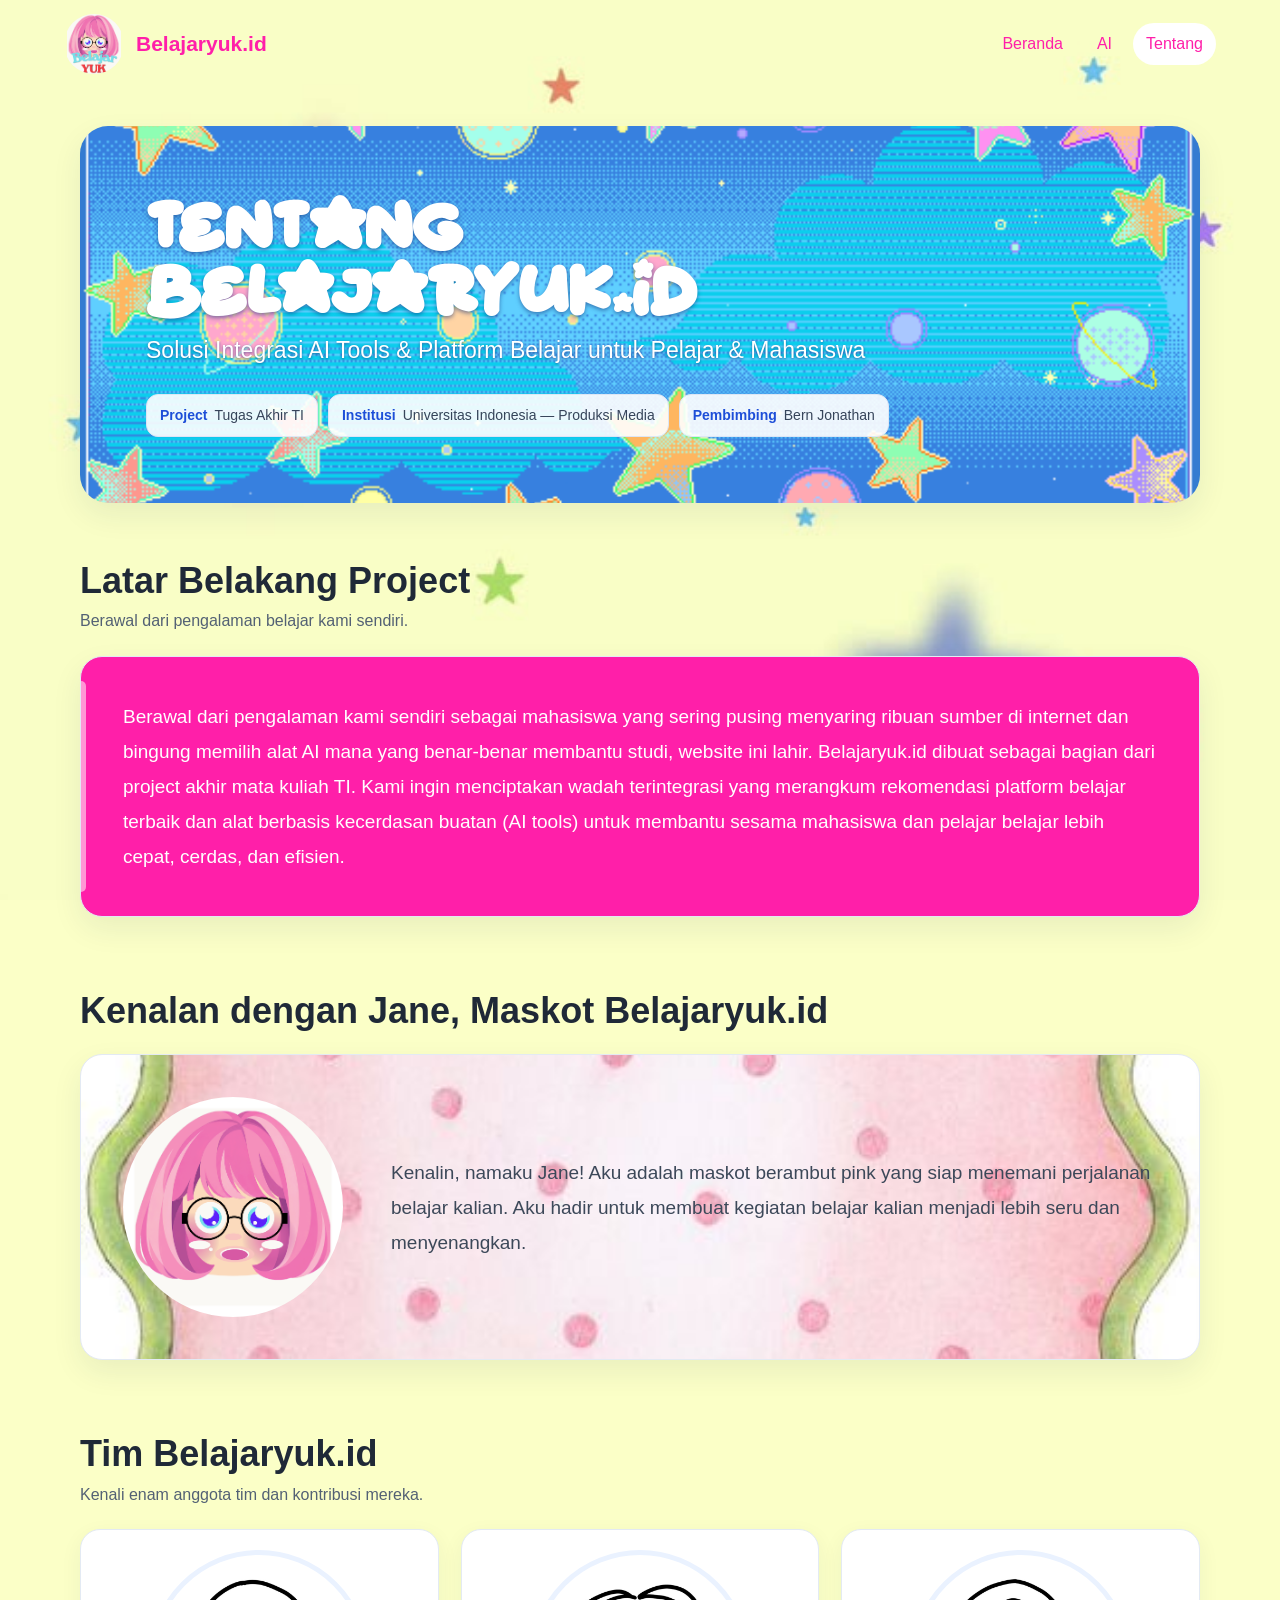
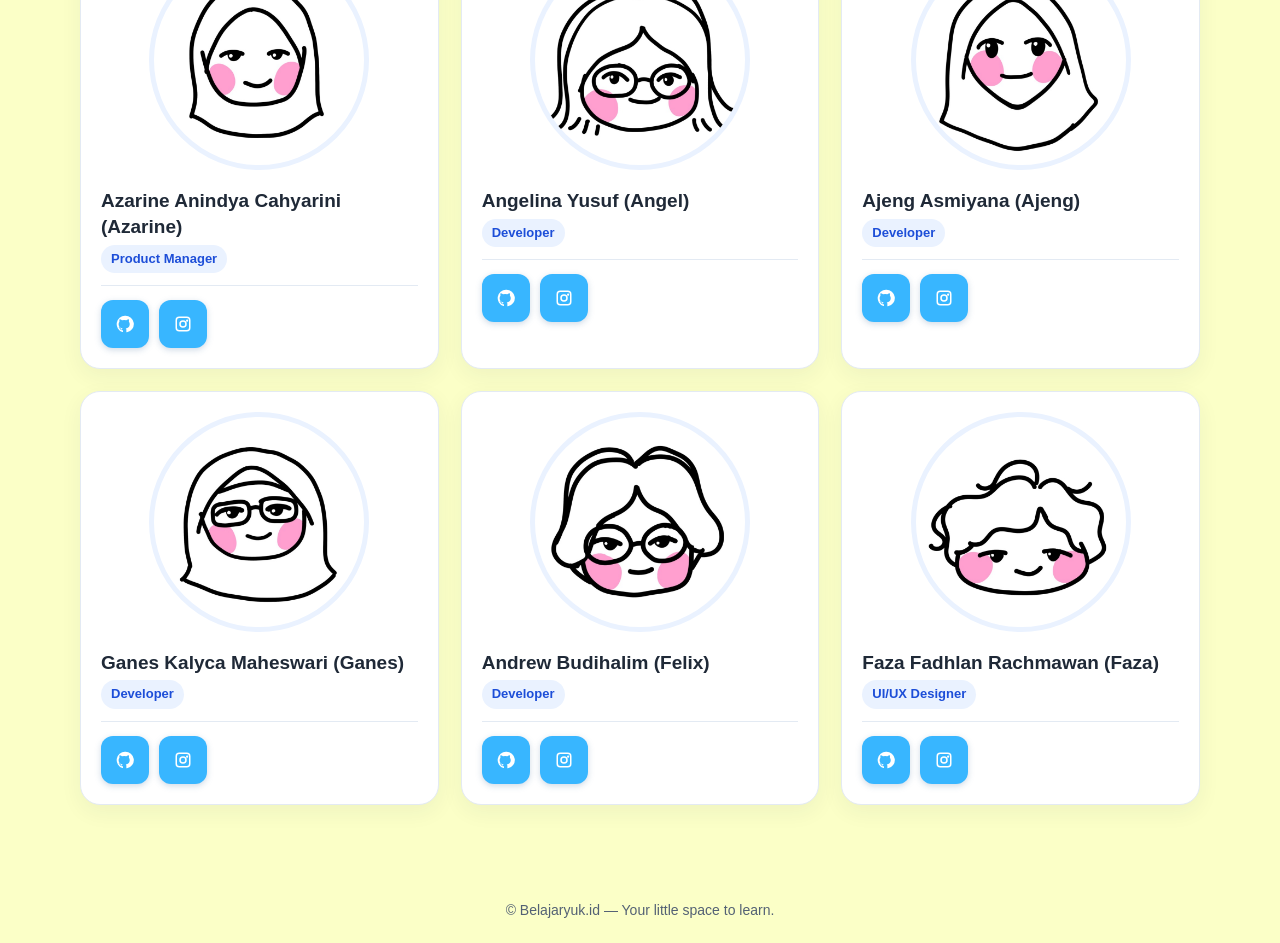
==== about.html @ 0f00937e "finishing" ====
<!DOCTYPE html>
<html lang="id">
<head>
    <meta charset="UTF-8">
    <meta name="viewport" content="width=device-width, initial-scale=1">
    <meta name="description" content="Kenali latar belakang dan tim di balik Belajaryuk.id.">
    <title>Tentang Kami - Belajaryuk.id</title>
    <meta property="og:type" content="website">
    <meta property="og:site_name" content="Belajaryuk.id">
    <meta property="og:title" content="Tentang Kami - Belajaryuk.id">
    <meta property="og:description" content="Kenali latar belakang, Jane sang maskot, dan tim di balik Belajaryuk.id.">
    <meta property="og:url" content="https://belajaryuk.id/about.html">
    <meta property="og:image" content="https://belajaryuk.id/assets/images/belajaryuk-logo.png">
    <meta property="og:image:alt" content="Logo Belajaryuk menampilkan Jane dan tulisan Belajar YUK">
    <meta name="twitter:card" content="summary_large_image">
    <meta name="twitter:image" content="https://belajaryuk.id/assets/images/belajaryuk-logo.png">
    <link rel="stylesheet" href="assets/css/site-font.css">
    <style>
        @view-transition {
            navigation: auto;
        }

        :root {
            color-scheme: light;
            --ink: #1f2937;
            --muted: #536174;
            --blue: #2563eb;
            --blue-dark: #1d4ed8;
            --blue-pale: #eaf2ff;
            --pink: #f071b5;
            --yellow: #ffdf57;
            --paper: #f8fbff;
            --white: #fff;
            --line: #e3eaf3;
            --shadow: 0 12px 30px rgba(31, 57, 91, .08);
        }

        * {
            box-sizing: border-box;
        }

        ::view-transition-old(root),
        ::view-transition-new(root) {
            animation-duration: 220ms;
        }

        ::view-transition-old(root) {
            animation-name: page-fade-out;
        }

        ::view-transition-new(root) {
            animation-name: page-fade-in;
        }

        @keyframes page-fade-out {
            to {
                opacity: 0;
                transform: translateY(-6px);
            }
        }

        @keyframes page-fade-in {
            from {
                opacity: 0;
                transform: translateY(6px);
            }
        }

        html {
            scroll-behavior: smooth;
        }

        body {
            margin: 0;
            background-color: #fbffc7;
            background-image: url("./assets/images/background-reference.jpg");
            background-position: center top;
            background-repeat: no-repeat;
            background-size: cover;
            background-attachment: fixed;
            color: var(--ink);
            font-family: Arial, sans-serif;
            line-height: 1.6;
        }

        header {
            padding: 14px clamp(18px, 5vw, 72px);
            display: flex;
            align-items: center;
            justify-content: space-between;
            gap: 20px;
            background: transparent;
        }

        .brand {
            display: inline-flex;
            align-items: center;
            gap: 12px;
            color: #ff1fa9;
            text-decoration: none;
            cursor: pointer;
        }

        .brand:hover {
            color: #ff1fa9;
        }

        .brand:focus-visible {
            outline: 3px solid var(--blue);
            outline-offset: 4px;
            border-radius: 6px;
        }

        .logo {
            width: 60px;
            height: 60px;
            display: block;
            border-radius: 50%;
            object-fit: contain;
        }

        .brand-name {
            font-size: 21px;
            font-weight: 700;
        }

        nav {
            display: flex;
            flex-wrap: wrap;
            gap: 8px;
        }

        nav a {
            padding: 8px 13px;
            border-radius: 999px;
            color: #ff1fa9;
            text-decoration: none;
            transition: color 180ms ease, background-color 180ms ease;
        }

        nav a:hover,
        nav a[aria-current="page"] {
            background: var(--white);
            color: #ff1fa9;
        }

        a:focus-visible {
            outline: 3px solid var(--blue);
            outline-offset: 3px;
        }

        .page-content {
            width: min(1120px, calc(100% - 40px));
            margin: 0 auto;
        }

        .hero {
            position: relative;
            overflow: hidden;
            margin: 38px 0 56px;
            padding: clamp(32px, 6vw, 64px);
            border: 2px solid transparent;
            border-radius: 28px;
            background: #347bd1 url("./assets/images/title-header.gif") center / cover no-repeat;
            color: #fff;
            box-shadow: var(--shadow);
        }

        .hero::after {
            display: none;
        }

        .eyebrow {
            display: inline-flex;
            margin: 0 0 12px;
            padding: 5px 12px;
            border-radius: 999px;
            background: #fff1f8;
            color: #b8327e;
            font-size: 14px;
            font-weight: 700;
            letter-spacing: .04em;
        }

        h1,
        h2,
        h3,
        p {
            margin-top: 0;
        }

        .hero h1 {
            max-width: 760px;
            margin-bottom: 12px;
            color: #fff;
            font-size: clamp(34px, 6vw, 58px);
            line-height: 1.1;
            text-shadow: 0 2px 4px rgba(20, 52, 126, .55);
        }

        .hero-subtitle {
            max-width: 720px;
            margin-bottom: 26px;
            color: #fff;
            font-size: clamp(18px, 2.4vw, 23px);
            text-shadow: 0 1px 3px rgba(20, 52, 126, .7);
        }

        .academic-details {
            display: flex;
            flex-wrap: wrap;
            gap: 10px;
        }

        .academic-badge {
            display: inline-flex;
            align-items: center;
            gap: 7px;
            padding: 9px 13px;
            border: 1px solid #dce6f5;
            border-radius: 12px;
            background: rgba(255, 255, 255, .9);
            color: #36445a;
            font-size: 14px;
        }

        .academic-badge strong {
            color: var(--blue-dark);
        }

        .section {
            margin-bottom: 72px;
        }

        .section-heading {
            margin-bottom: 22px;
        }

        .section-heading h2 {
            margin-bottom: 6px;
            font-size: clamp(26px, 4vw, 36px);
            line-height: 1.2;
        }

        .section-heading p {
            margin-bottom: 0;
            color: var(--muted);
        }

        .story-card {
            position: relative;
            padding: clamp(24px, 4vw, 42px);
            border: 1px solid var(--line);
            border-radius: 22px;
            background: #ff1fa9;
            box-shadow: var(--shadow);
        }

        .story-card::before {
            position: absolute;
            top: 24px;
            bottom: 24px;
            left: 0;
            width: 5px;
            border-radius: 0 5px 5px 0;
            background: #ff97d5;
            content: "";
        }

        .story-card p {
            margin-bottom: 0;
            color: #fff;
            font-size: clamp(17px, 2vw, 19px);
            line-height: 1.85;
        }

        .mascot-card {
            display: flex;
            align-items: center;
            gap: clamp(20px, 5vw, 48px);
            padding: clamp(24px, 4vw, 42px);
            border: 1px solid var(--line);
            border-radius: 22px;
            background-color: #f9dce6;
            background-image: url("./assets/images/jane-card-background.jpg");
            background-position: center;
            background-repeat: no-repeat;
            background-size: cover;
            box-shadow: var(--shadow);
        }

        .mascot-image {
            width: min(32%, 220px);
            aspect-ratio: 1;
            flex: 0 0 auto;
            border-radius: 50%;
            background: var(--white);
            object-fit: cover;
        }

        .mascot-card p {
            margin-bottom: 0;
            color: #3c4859;
            font-size: clamp(17px, 2vw, 19px);
            line-height: 1.85;
        }

        .team-grid {
            display: grid;
            grid-template-columns: repeat(3, minmax(0, 1fr));
            gap: 22px;
        }

        .team-card {
            min-width: 0;
            padding: 20px;
            border: 1px solid var(--line);
            border-radius: 20px;
            background: #fff;
            box-shadow: 0 7px 22px rgba(31, 57, 91, .06);
            transition: transform 180ms ease, box-shadow 180ms ease;
        }

        .team-card:hover {
            transform: translateY(-4px);
            box-shadow: var(--shadow);
        }

        .team-photo {
            width: min(100%, 220px);
            aspect-ratio: 1 / 1;
            display: block;
            margin: 0 auto 18px;
            border: 5px solid var(--blue-pale);
            border-radius: 50%;
            background: #fff;
            object-fit: cover;
        }

        .team-name {
            margin-bottom: 5px;
            font-size: 19px;
            line-height: 1.35;
            overflow-wrap: anywhere;
        }

        .team-role {
            display: inline-flex;
            margin-bottom: 12px;
            padding: 5px 10px;
            border-radius: 999px;
            background: var(--blue-pale);
            color: var(--blue-dark);
            font-size: 13px;
            font-weight: 700;
            line-height: 1.4;
        }

        .social-links {
            display: flex;
            align-items: center;
            gap: 10px;
            padding-top: 14px;
            border-top: 1px solid var(--line);
        }

        .social-icon {
            width: 48px;
            height: 48px;
            display: inline-grid;
            place-items: center;
            box-sizing: border-box;
            border: 0;
            padding: 0;
            background-color: #38b6ff;
            border-radius: 12px;
            color: #fff;
            text-decoration: none;
            filter: drop-shadow(0 2px 3px rgba(15, 70, 130, .2));
            transition: transform 160ms ease, filter 160ms ease;
        }

        .social-icon:hover {
            transform: translateY(-2px);
            filter: brightness(1.08) drop-shadow(0 3px 4px rgba(15, 70, 130, .24));
        }

        .social-icon:focus-visible {
            outline: 3px solid var(--blue);
            outline-offset: 4px;
        }

        .social-icon svg {
            width: 18px;
            height: 18px;
            fill: currentColor;
        }

        .sr-only {
            position: absolute;
            width: 1px;
            height: 1px;
            overflow: hidden;
            clip: rect(0, 0, 0, 0);
            white-space: nowrap;
            clip-path: inset(50%);
        }

        footer {
            padding: 22px 20px;
            background: transparent;
            color: var(--muted);
            text-align: center;
            font-size: 14px;
        }

        footer p {
            margin: 0;
        }

        @media (max-width: 820px) {
            .team-grid {
                grid-template-columns: repeat(2, minmax(0, 1fr));
            }

        }

        @media (max-width: 560px) {
            header {
                align-items: flex-start;
                flex-direction: column;
                gap: 8px;
            }

            .page-content {
                width: min(100% - 28px, 440px);
            }

            .hero {
                margin: 22px 0 42px;
                padding: 28px 20px;
                border-radius: 22px;
            }

            .academic-details {
                align-items: stretch;
                flex-direction: column;
            }

            .mascot-card {
                align-items: center;
                flex-direction: column;
                text-align: center;
            }

            .mascot-image {
                width: min(100%, 220px);
            }

            .academic-badge {
                align-items: flex-start;
                flex-direction: column;
                gap: 2px;
            }

            .section {
                margin-bottom: 52px;
            }

            .team-grid {
                grid-template-columns: 1fr;
                gap: 16px;
            }

            .team-photo {
                width: min(100%, 240px);
            }
        }

        @media (prefers-reduced-motion: reduce) {
            *,
            *::before,
            *::after {
                scroll-behavior: auto !important;
                animation-duration: 0.01ms !important;
                animation-iteration-count: 1 !important;
                transition-duration: 0.01ms !important;
            }
        }
    </style>
</head>
<body>
    <svg xmlns="http://www.w3.org/2000/svg" class="sr-only" aria-hidden="true">
        <symbol id="icon-github" viewBox="0 0 24 24">
            <path d="M12 .9a11.2 11.2 0 0 0-3.5 21.8c.6.1.8-.2.8-.5v-2c-3.2.7-3.9-1.4-3.9-1.4-.5-1.3-1.3-1.6-1.3-1.6-1-.7.1-.7.1-.7 1.1.1 1.7 1.1 1.7 1.1 1 .1.1 2.4 2.1 1.8.1-.8.5-1.4.8-1.7-2.6-.3-5.3-1.3-5.3-5.7 0-1.3.5-2.3 1.2-3.1-.1-.3-.5-1.5.1-3.1 0 0 1-.3 3.2 1.2a11 11 0 0 1 5.8 0C16 5.5 17 5.8 17 5.8c.6 1.6.2 2.8.1 3.1.8.8 1.2 1.8 1.2 3.1 0 4.4-2.7 5.4-5.3 5.7.4.3.8 1 .8 2v2.9c0 .3.2.6.8.5A11.2 11.2 0 0 0 12 .9Z"/>
        </symbol>
        <symbol id="icon-instagram" viewBox="0 0 24 24">
            <path d="M7 2h10a5 5 0 0 1 5 5v10a5 5 0 0 1-5 5H7a5 5 0 0 1-5-5V7a5 5 0 0 1 5-5Zm0 2a3 3 0 0 0-3 3v10a3 3 0 0 0 3 3h10a3 3 0 0 0 3-3V7a3 3 0 0 0-3-3H7Zm5 3a5 5 0 1 1 0 10 5 5 0 0 1 0-10Zm0 2a3 3 0 1 0 0 6 3 3 0 0 0 0-6Zm5.5-3a1.5 1.5 0 1 1 0 3 1.5 1.5 0 0 1 0-3Z"/>
        </symbol>
    </svg>

    <header>
        <a class="brand" href="index.html" aria-label="Kembali ke Beranda Belajaryuk.id">
            <img class="logo" src="assets/images/belajaryuk-logo.png" alt="Logo Belajaryuk, Jane dan tulisan Belajar YUK">
            <span class="brand-name">Belajaryuk.id</span>
        </a>
        <nav aria-label="Navigasi utama">
            <a href="index.html">Beranda</a>
            <a href="ai.html">AI</a>
            <a href="about.html" aria-current="page">Tentang</a>
        </nav>
    </header>

    <main class="page-content">
        <section class="hero" aria-labelledby="page-title">
            <h1 id="page-title">Tentang Belajaryuk.id</h1>
            <p class="hero-subtitle">Solusi Integrasi AI Tools &amp; Platform Belajar untuk Pelajar &amp; Mahasiswa</p>
            <div class="academic-details" aria-label="Informasi akademik project">
                <span class="academic-badge"><strong>Project</strong> Tugas Akhir TI</span>
                <span class="academic-badge"><strong>Institusi</strong> Universitas Indonesia — Produksi Media</span>
                <span class="academic-badge"><strong>Pembimbing</strong> Bern Jonathan</span>
            </div>
        </section>

        <section class="section" aria-labelledby="story-title">
            <div class="section-heading">
                <h2 id="story-title">Latar Belakang Project</h2>
                <p>Berawal dari pengalaman belajar kami sendiri.</p>
            </div>
            <div class="story-card">
                <p>Berawal dari pengalaman kami sendiri sebagai mahasiswa yang sering pusing menyaring ribuan sumber di internet dan bingung memilih alat AI mana yang benar-benar membantu studi, website ini lahir. Belajaryuk.id dibuat sebagai bagian dari project akhir mata kuliah TI. Kami ingin menciptakan wadah terintegrasi yang merangkum rekomendasi platform belajar terbaik dan alat berbasis kecerdasan buatan (AI tools) untuk membantu sesama mahasiswa dan pelajar belajar lebih cepat, cerdas, dan efisien.</p>
            </div>
        </section>

        <section class="section" aria-labelledby="mascot-title">
            <div class="section-heading">
                <h2 id="mascot-title">Kenalan dengan Jane, Maskot Belajaryuk.id</h2>
            </div>
            <div class="mascot-card">
                <img class="mascot-image" src="./assets/images/logo-jane.png" alt="Jane, maskot berambut pink dengan kacamata">
                <p>Kenalin, namaku Jane! Aku adalah maskot berambut pink yang siap menemani perjalanan belajar kalian. Aku hadir untuk membuat kegiatan belajar kalian menjadi lebih seru dan menyenangkan.</p>
            </div>
        </section>

        <section class="section" aria-labelledby="team-title">
            <div class="section-heading">
                <h2 id="team-title">Tim Belajaryuk.id</h2>
                <p>Kenali enam anggota tim dan kontribusi mereka.</p>
            </div>

            <div class="team-grid">
                <article class="team-card">
                    <!-- FOTO ANGGOTA 1 -->
                    <img class="team-photo" src="./assets/images/team-1.png" alt="Foto Azarine Anindya Cahyarini">
                    <h3 class="team-name">Azarine Anindya Cahyarini (Azarine)</h3>
                    <span class="team-role">Product Manager</span>
                    <div class="social-links" aria-label="Sosial media Azarine Anindya Cahyarini">
                        <a class="social-icon" href="https://github.com/azarineanindya" target="_blank" rel="noopener noreferrer" aria-label="GitHub Azarine Anindya Cahyarini"><svg aria-hidden="true"><use href="#icon-github"></use></svg></a>
                        <a class="social-icon" href="https://www.instagram.com/azrny.c/" target="_blank" rel="noopener noreferrer" aria-label="Instagram Azarine Anindya Cahyarini"><svg aria-hidden="true"><use href="#icon-instagram"></use></svg></a>
                    </div>
                </article>

                <article class="team-card">
                    <!-- FOTO ANGGOTA 2 -->
                    <img class="team-photo" src="./assets/images/team-2.png" alt="Foto Angelina Yusuf">
                    <h3 class="team-name">Angelina Yusuf (Angel)</h3>
                    <span class="team-role">Developer</span>
                    <div class="social-links" aria-label="Sosial media Angelina Yusuf">
                        <a class="social-icon" href="https://github.com/goldrose08" target="_blank" rel="noopener noreferrer" aria-label="GitHub Angelina Yusuf"><svg aria-hidden="true"><use href="#icon-github"></use></svg></a>
                        <a class="social-icon" href="https://www.instagram.com/angelina_21560?srtk=MW5veTdvYTJzY2hvcg==" target="_blank" rel="noopener noreferrer" aria-label="Instagram Angelina Yusuf"><svg aria-hidden="true"><use href="#icon-instagram"></use></svg></a>
                    </div>
                </article>

                <article class="team-card">
                    <!-- FOTO ANGGOTA 3 -->
                    <img class="team-photo" src="./assets/images/team-3.png" alt="Foto Ajeng Asmiyana">
                    <h3 class="team-name">Ajeng Asmiyana (Ajeng)</h3>
                    <span class="team-role">Developer</span>
                    <div class="social-links" aria-label="Sosial media Ajeng Asmiyana">
                        <a class="social-icon" href="https://github.com/bocahsekarang0-max" target="_blank" rel="noopener noreferrer" aria-label="GitHub Ajeng Asmiyana"><svg aria-hidden="true"><use href="#icon-github"></use></svg></a>
                        <a class="social-icon" href="https://www.instagram.com/ajengasmiyana?xtok=MWJzNXoxOTJ2Znd6OQ==" target="_blank" rel="noopener noreferrer" aria-label="Instagram Ajeng Asmiyana"><svg aria-hidden="true"><use href="#icon-instagram"></use></svg></a>
                    </div>
                </article>

                <article class="team-card">
                    <!-- FOTO ANGGOTA 4 -->
                    <img class="team-photo" src="./assets/images/team-4.png" alt="Foto Ganes Kalyca Maheswari">
                    <h3 class="team-name">Ganes Kalyca Maheswari (Ganes)</h3>
                    <span class="team-role">Developer</span>
                    <div class="social-links" aria-label="Sosial media Ganes Kalyca Maheswari">
                        <a class="social-icon" href="https://github.com/ganesyca" target="_blank" rel="noopener noreferrer" aria-label="GitHub Ganes Kalyca Maheswari"><svg aria-hidden="true"><use href="#icon-github"></use></svg></a>
                        <a class="social-icon" href="https://www.instagram.com/ganesyca?cplk=dnJsMmtyeG1sN3c0" target="_blank" rel="noopener noreferrer" aria-label="Instagram Ganes Kalyca Maheswari"><svg aria-hidden="true"><use href="#icon-instagram"></use></svg></a>
                    </div>
                </article>

                <article class="team-card">
                    <!-- FOTO ANGGOTA 5 -->
                    <img class="team-photo" src="./assets/images/team-5.png" alt="Foto Andrew Budihalim">
                    <h3 class="team-name">Andrew Budihalim (Felix)</h3>
                    <span class="team-role">Developer</span>
                    <div class="social-links" aria-label="Sosial media Andrew Budihalim">
                        <a class="social-icon" href="https://github.com/andrewbudi0308-lgtm" target="_blank" rel="noopener noreferrer" aria-label="GitHub Andrew Budihalim"><svg aria-hidden="true"><use href="#icon-github"></use></svg></a>
                        <a class="social-icon" href="https://www.instagram.com/keinlixx?cplk=MWk2cmIyd290a3IyNA==" target="_blank" rel="noopener noreferrer" aria-label="Instagram Andrew Budihalim"><svg aria-hidden="true"><use href="#icon-instagram"></use></svg></a>
                    </div>
                </article>

                <article class="team-card">
                    <!-- FOTO ANGGOTA 6 -->
                    <img class="team-photo" src="./assets/images/team-6.png" alt="Foto Faza Fadhlan Rachmawan">
                    <h3 class="team-name">Faza Fadhlan Rachmawan (Faza)</h3>
                    <span class="team-role">UI/UX Designer</span>
                    <div class="social-links" aria-label="Sosial media Faza Fadhlan Rachmawan">
                        <a class="social-icon" href="https://github.com/fazafadhlan2007-blip" target="_blank" rel="noopener noreferrer" aria-label="GitHub Faza Fadhlan Rachmawan"><svg aria-hidden="true"><use href="#icon-github"></use></svg></a>
                        <a class="social-icon" href="https://www.instagram.com/keinlixx?cplk=MWk2cmIyd290a3IyNA==" target="_blank" rel="noopener noreferrer" aria-label="Instagram Faza Fadhlan Rachmawan"><svg aria-hidden="true"><use href="#icon-instagram"></use></svg></a>
                    </div>
                </article>
            </div>
        </section>
    </main>

    <footer>
        <p>&copy; Belajaryuk.id — Your little space to learn.</p>
    </footer>
</body>
</html>
---- assets/css/site-font.css ----
@font-face {
    font-family: "Starborn";
    src: url("../fonts/Starborn.ttf") format("truetype");
    font-style: normal;
    font-weight: 400;
    font-display: swap;
}

.hero h1 {
    font-family: "Starborn", Arial, sans-serif;
}

@media (max-width: 560px) {
    header {
        align-items: flex-start;
        flex-direction: column;
        gap: 8px;
    }

    nav {
        display: flex;
        flex-wrap: wrap;
        gap: 6px;
    }
}
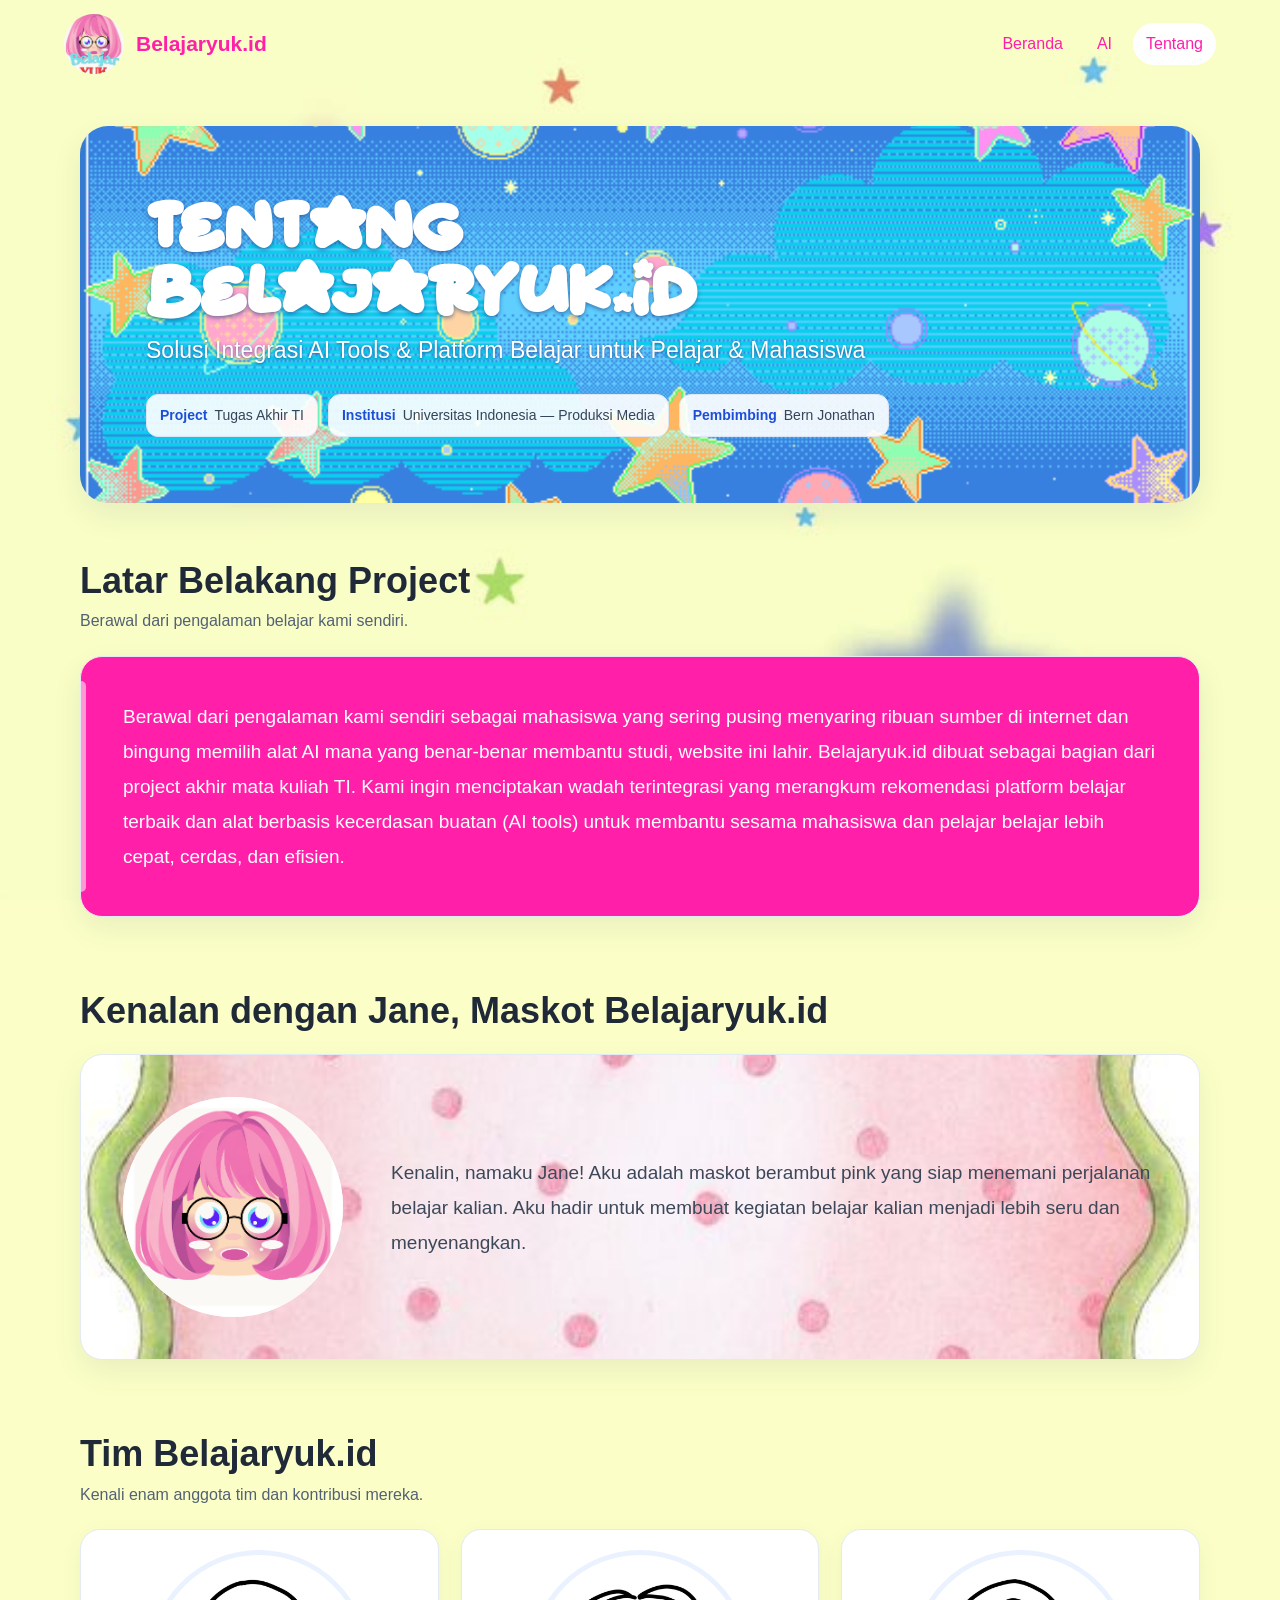
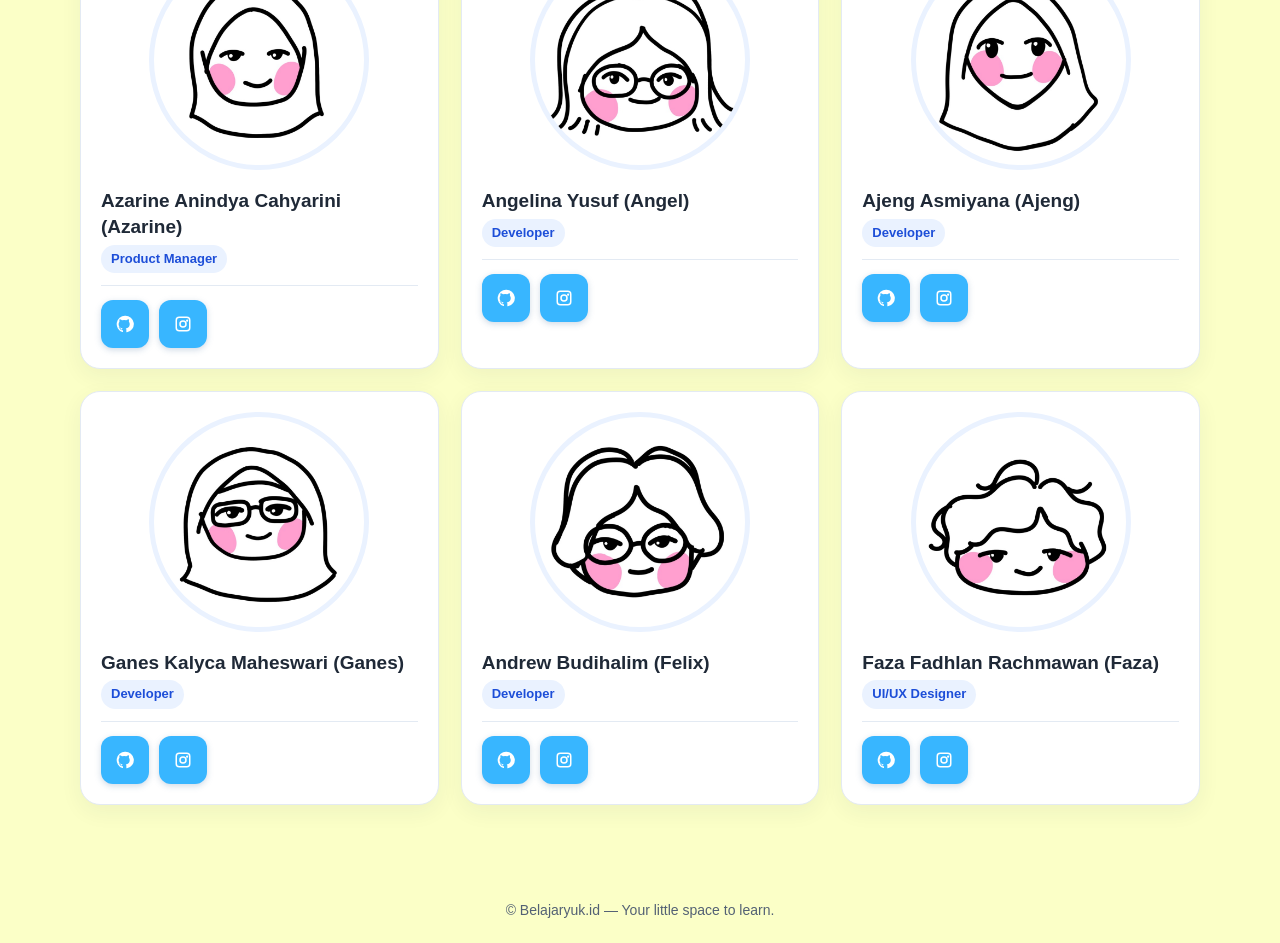
==== commit 1a812766: "motion" ====
--- a/about.html
+++ b/about.html
@@ -14,6 +14,7 @@
     <meta property="og:image:alt" content="Logo Belajaryuk menampilkan Jane dan tulisan Belajar YUK">
     <meta name="twitter:card" content="summary_large_image">
     <meta name="twitter:image" content="https://belajaryuk.id/assets/images/belajaryuk-logo.png">
+    <link rel="icon" type="image/png" href="assets/images/belajaryuk-favicon.png">
     <link rel="stylesheet" href="assets/css/site-font.css">
     <style>
         @view-transition {
@@ -116,7 +117,7 @@
             height: 60px;
             display: block;
             border-radius: 50%;
-            object-fit: contain;
+            object-fit: cover;
         }
 
         .brand-name {
@@ -295,7 +296,7 @@
             flex: 0 0 auto;
             border-radius: 50%;
             background: var(--white);
-            object-fit: cover;
+            object-fit: contain;
         }
 
         .mascot-card p {
@@ -488,8 +489,9 @@
             }
         }
     </style>
+    <link rel="stylesheet" href="assets/css/site-motion.css">
 </head>
-<body>
+<body class="interactive-page">
     <svg xmlns="http://www.w3.org/2000/svg" class="sr-only" aria-hidden="true">
         <symbol id="icon-github" viewBox="0 0 24 24">
             <path d="M12 .9a11.2 11.2 0 0 0-3.5 21.8c.6.1.8-.2.8-.5v-2c-3.2.7-3.9-1.4-3.9-1.4-.5-1.3-1.3-1.6-1.3-1.6-1-.7.1-.7.1-.7 1.1.1 1.7 1.1 1.7 1.1 1 .1.1 2.4 2.1 1.8.1-.8.5-1.4.8-1.7-2.6-.3-5.3-1.3-5.3-5.7 0-1.3.5-2.3 1.2-3.1-.1-.3-.5-1.5.1-3.1 0 0 1-.3 3.2 1.2a11 11 0 0 1 5.8 0C16 5.5 17 5.8 17 5.8c.6 1.6.2 2.8.1 3.1.8.8 1.2 1.8 1.2 3.1 0 4.4-2.7 5.4-5.3 5.7.4.3.8 1 .8 2v2.9c0 .3.2.6.8.5A11.2 11.2 0 0 0 12 .9Z"/>
@@ -621,5 +623,6 @@
     <footer>
         <p>&copy; Belajaryuk.id — Your little space to learn.</p>
     </footer>
+    <script src="assets/js/home-interactions.js" defer></script>
 </body>
 </html>
--- a/assets/css/site-motion.css
+++ b/assets/css/site-motion.css
@@ -0,0 +1,121 @@
+body {
+    isolation: isolate;
+}
+
+#homepage-stars {
+    position: fixed;
+    inset: 0;
+    z-index: -1;
+    width: 100%;
+    height: 100%;
+    pointer-events: none;
+}
+
+.logo {
+    animation: logo-float 3.6s ease-in-out infinite;
+    transition: scale 220ms ease, filter 220ms ease;
+}
+
+.brand:hover .logo {
+    scale: 1.06;
+    filter: drop-shadow(0 0 7px rgba(255, 31, 169, .45));
+}
+
+@keyframes logo-float {
+    0%, 100% {
+        transform: translateY(0);
+    }
+
+    50% {
+        transform: translateY(-4px);
+    }
+}
+
+nav a,
+.button,
+.social-icon {
+    transition: transform 180ms ease, filter 180ms ease, color 180ms ease, background-color 180ms ease;
+}
+
+nav a:hover {
+    transform: translateY(-2px);
+}
+
+.button:hover,
+.social-icon:hover {
+    transform: translateY(-2px);
+}
+
+.button:active,
+.social-icon:active {
+    transform: scale(.96);
+}
+
+.card,
+.team-card {
+    transition: transform 180ms ease, box-shadow 180ms ease, border-color 180ms ease;
+}
+
+.card:hover,
+.team-card:hover {
+    transform: translateY(-4px);
+}
+
+.card:active,
+.team-card:active {
+    transform: scale(.985);
+}
+
+.site-logo,
+.team-photo {
+    transition: transform 180ms ease, filter 180ms ease;
+}
+
+.card:hover .site-logo,
+.team-card:hover .team-photo {
+    transform: scale(1.04);
+}
+
+@keyframes content-fade-in {
+    from {
+        opacity: 0;
+    }
+
+    to {
+        opacity: 1;
+    }
+}
+
+.interactive-page.motion-ready .hero,
+.interactive-page.motion-ready .section-heading {
+    animation: content-fade-in 520ms ease both;
+}
+
+.interactive-page .scroll-reveal {
+    transition: opacity 520ms ease, transform 520ms ease, box-shadow 180ms ease, border-color 180ms ease;
+}
+
+.interactive-page.scroll-reveal-ready .scroll-reveal:not(.is-visible) {
+    opacity: 0;
+    transform: translateY(22px);
+}
+
+.interactive-page.scroll-reveal-ready .scroll-reveal.is-visible {
+    opacity: 1;
+}
+
+@media (prefers-reduced-motion: reduce) {
+    *,
+    *::before,
+    *::after {
+        scroll-behavior: auto !important;
+        animation-duration: .01ms !important;
+        animation-iteration-count: 1 !important;
+        transition-duration: .01ms !important;
+    }
+
+    .interactive-page.scroll-reveal-ready .scroll-reveal:not(.is-visible) {
+        opacity: 1;
+        transform: none;
+    }
+}
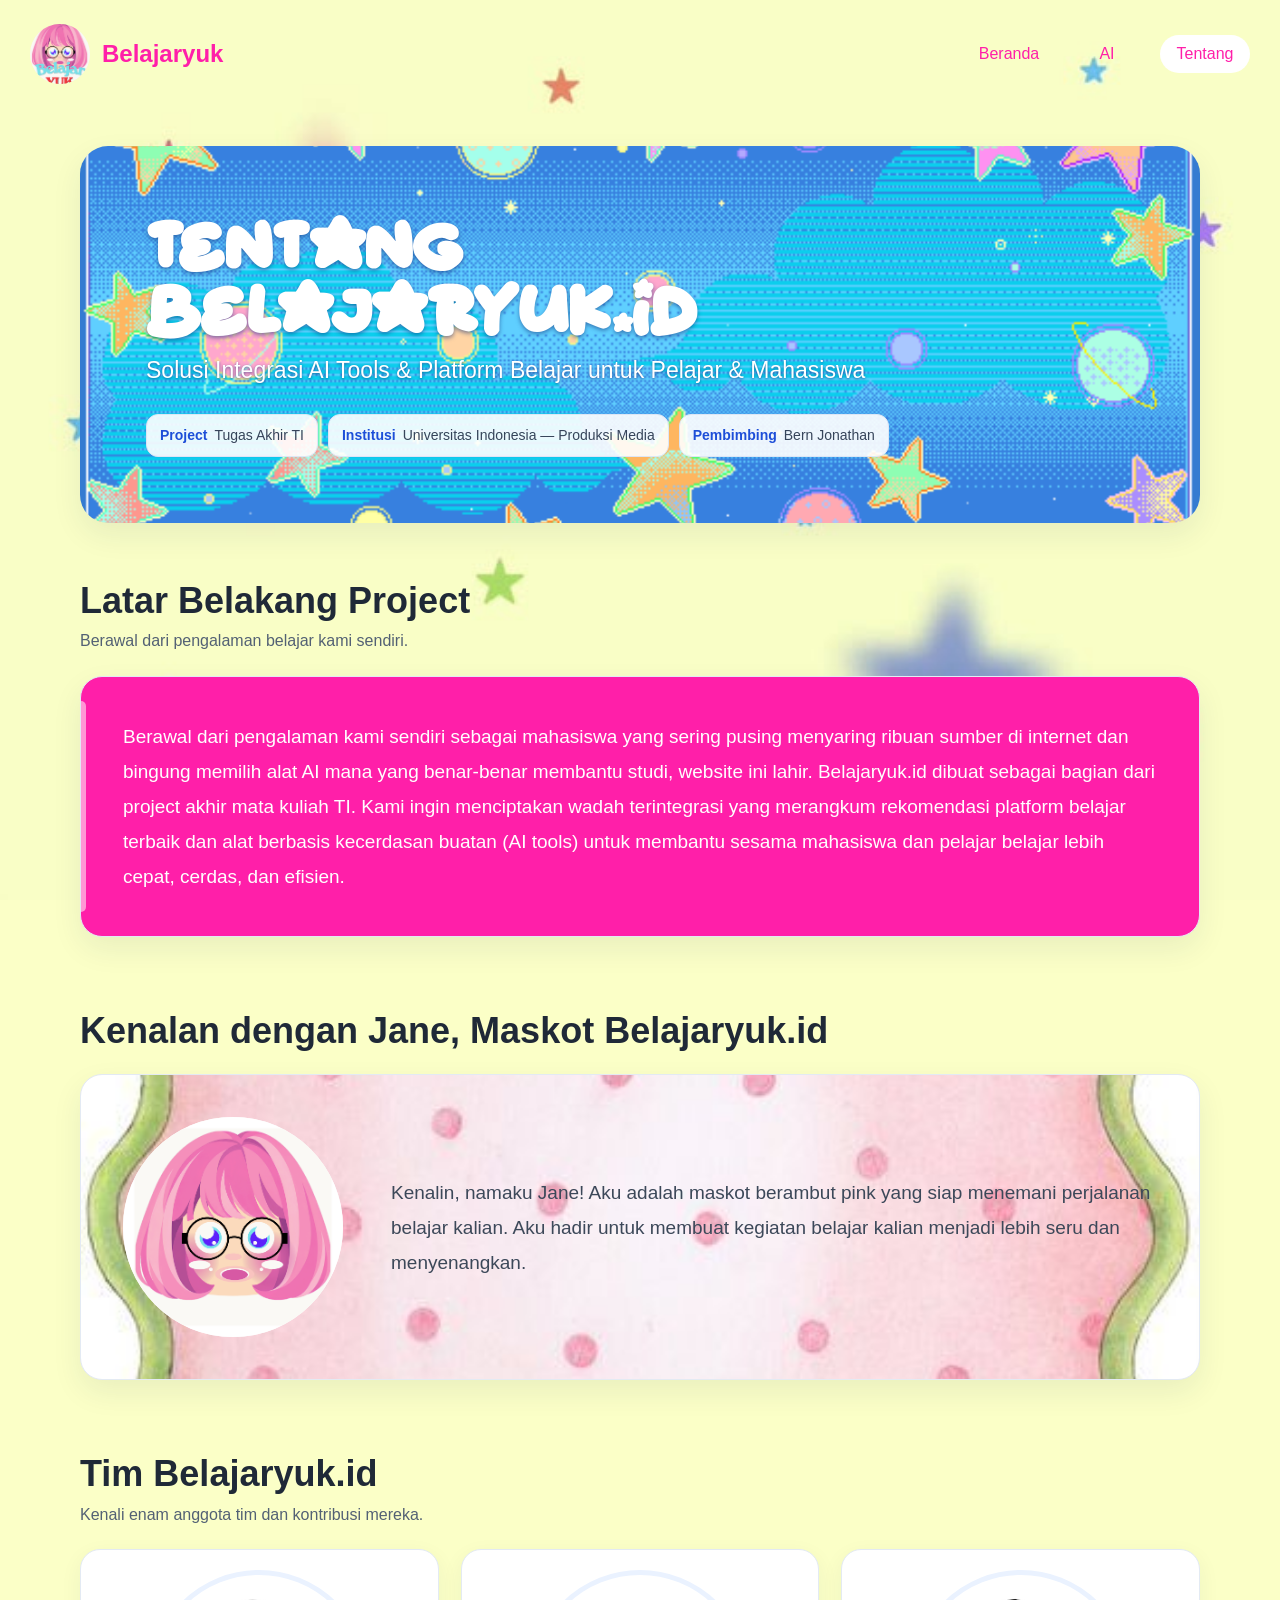
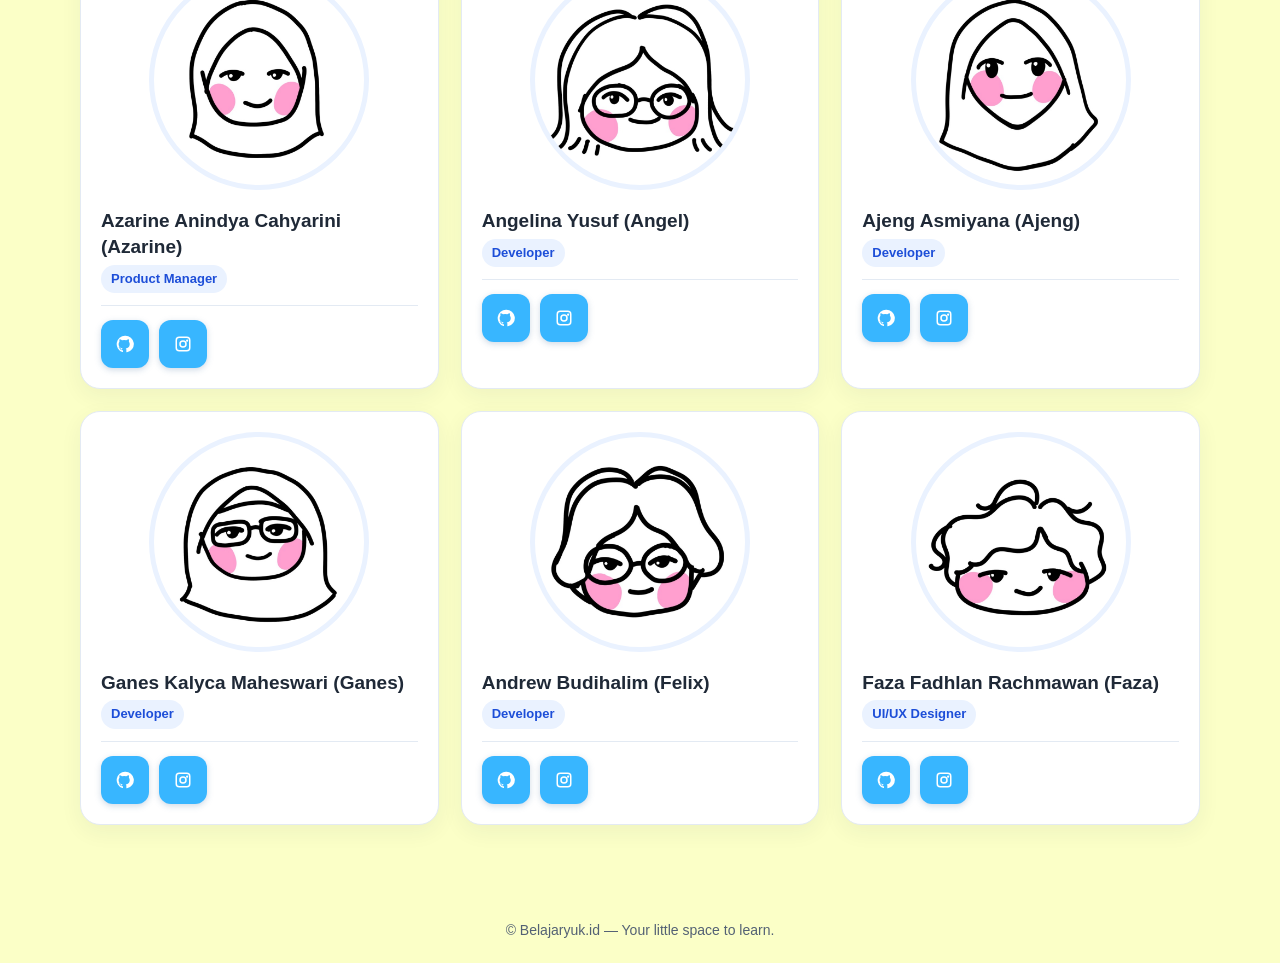
==== commit 8a5dbb5b: "motion fix" ====
--- a/about.html
+++ b/about.html
@@ -85,12 +85,13 @@
         }
 
         header {
-            padding: 14px clamp(18px, 5vw, 72px);
+            padding: 20px 30px;
             display: flex;
             align-items: center;
             justify-content: space-between;
             gap: 20px;
             background: transparent;
+            min-height: 108px;
         }
 
         .brand {
@@ -121,8 +122,10 @@
         }
 
         .brand-name {
-            font-size: 21px;
+            margin: .83em 0;
+            font-size: 24px;
             font-weight: 700;
+            line-height: normal;
         }
 
         nav {
@@ -502,11 +505,12 @@
     </svg>
 
     <header>
-        <a class="brand" href="index.html" aria-label="Kembali ke Beranda Belajaryuk.id">
+        <a class="brand" href="index.html" aria-label="Kembali ke Beranda Belajaryuk">
             <img class="logo" src="assets/images/belajaryuk-logo.png" alt="Logo Belajaryuk, Jane dan tulisan Belajar YUK">
-            <span class="brand-name">Belajaryuk.id</span>
+            <span class="brand-name">Belajaryuk</span>
         </a>
-        <nav aria-label="Navigasi utama">
+        <nav class="site-nav" aria-label="Navigasi utama">
+            <span class="nav-pill" aria-hidden="true"></span>
             <a href="index.html">Beranda</a>
             <a href="ai.html">AI</a>
             <a href="about.html" aria-current="page">Tentang</a>
--- a/assets/css/site-font.css
+++ b/assets/css/site-font.css
@@ -8,6 +8,8 @@
 
 .hero h1 {
     font-family: "Starborn", Arial, sans-serif;
+    font-size: clamp(34px, 6vw, 58px);
+    line-height: 1.1;
 }
 
 @media (max-width: 560px) {
--- a/assets/css/site-motion.css
+++ b/assets/css/site-motion.css
@@ -37,6 +37,68 @@
     transition: transform 180ms ease, filter 180ms ease, color 180ms ease, background-color 180ms ease;
 }
 
+.site-nav {
+    position: relative;
+    isolation: isolate;
+    display: flex;
+    flex-wrap: nowrap;
+    gap: 8px;
+}
+
+.site-nav a {
+    position: relative;
+    z-index: 1;
+    display: inline-flex;
+    flex: 0 0 90px;
+    align-items: center;
+    justify-content: center;
+    width: 90px;
+    height: 38px;
+    margin: 0;
+    padding: 8px 10px;
+    border-radius: 999px;
+    box-sizing: border-box;
+    line-height: 1;
+}
+
+.site-nav a[aria-current="page"] {
+    background: transparent;
+}
+
+.site-nav .nav-pill {
+    position: absolute;
+    z-index: 0;
+    top: 0;
+    left: 0;
+    width: 90px;
+    height: 38px;
+    border-radius: 999px;
+    background: #fff;
+    view-transition-name: active-nav-pill;
+    pointer-events: none;
+}
+
+::view-transition-group(active-nav-pill) {
+    z-index: 1;
+    animation-duration: 720ms;
+    animation-timing-function: cubic-bezier(.4, 0, .2, 1);
+}
+
+::view-transition-old(active-nav-pill) {
+    animation: none;
+    opacity: 1;
+}
+
+::view-transition-new(active-nav-pill) {
+    animation: none;
+    opacity: 1;
+}
+
+::view-transition-old(root),
+::view-transition-new(root) {
+    transform: none !important;
+}
+
 nav a:hover {
     transform: translateY(-2px);
 }
@@ -89,6 +151,45 @@
 .interactive-page.motion-ready .hero,
 .interactive-page.motion-ready .section-heading {
     animation: content-fade-in 520ms ease both;
+}
+
+.interactive-page .hero h1 {
+    view-transition-name: hero-title;
+}
+
+::view-transition-group(hero-title) {
+    animation-duration: 650ms;
+}
+
+::view-transition-old(hero-title) {
+    animation: hero-title-fade-out 180ms ease both;
+}
+
+::view-transition-new(hero-title) {
+    animation: hero-title-glow-in 650ms ease-out both;
+}
+
+@keyframes hero-title-fade-out {
+    to {
+        opacity: 0;
+    }
+}
+
+@keyframes hero-title-glow-in {
+    0% {
+        opacity: 0;
+        filter: drop-shadow(0 0 0 rgba(255, 255, 255, 0));
+    }
+
+    35% {
+        opacity: 1;
+        filter: drop-shadow(0 0 12px rgba(255, 255, 255, .95)) drop-shadow(0 0 30px rgba(255, 223, 87, .85));
+    }
+
+    100% {
+        opacity: 1;
+        filter: drop-shadow(0 0 3px rgba(255, 255, 255, .45));
+    }
 }
 
 .interactive-page .scroll-reveal {
@@ -118,4 +219,13 @@
         opacity: 1;
         transform: none;
     }
-}
+
+    ::view-transition-group(hero-title),
+    ::view-transition-old(hero-title),
+    ::view-transition-new(hero-title),
+    ::view-transition-group(active-nav-pill),
+    ::view-transition-old(active-nav-pill),
+    ::view-transition-new(active-nav-pill) {
+        animation: none;
+    }
+}
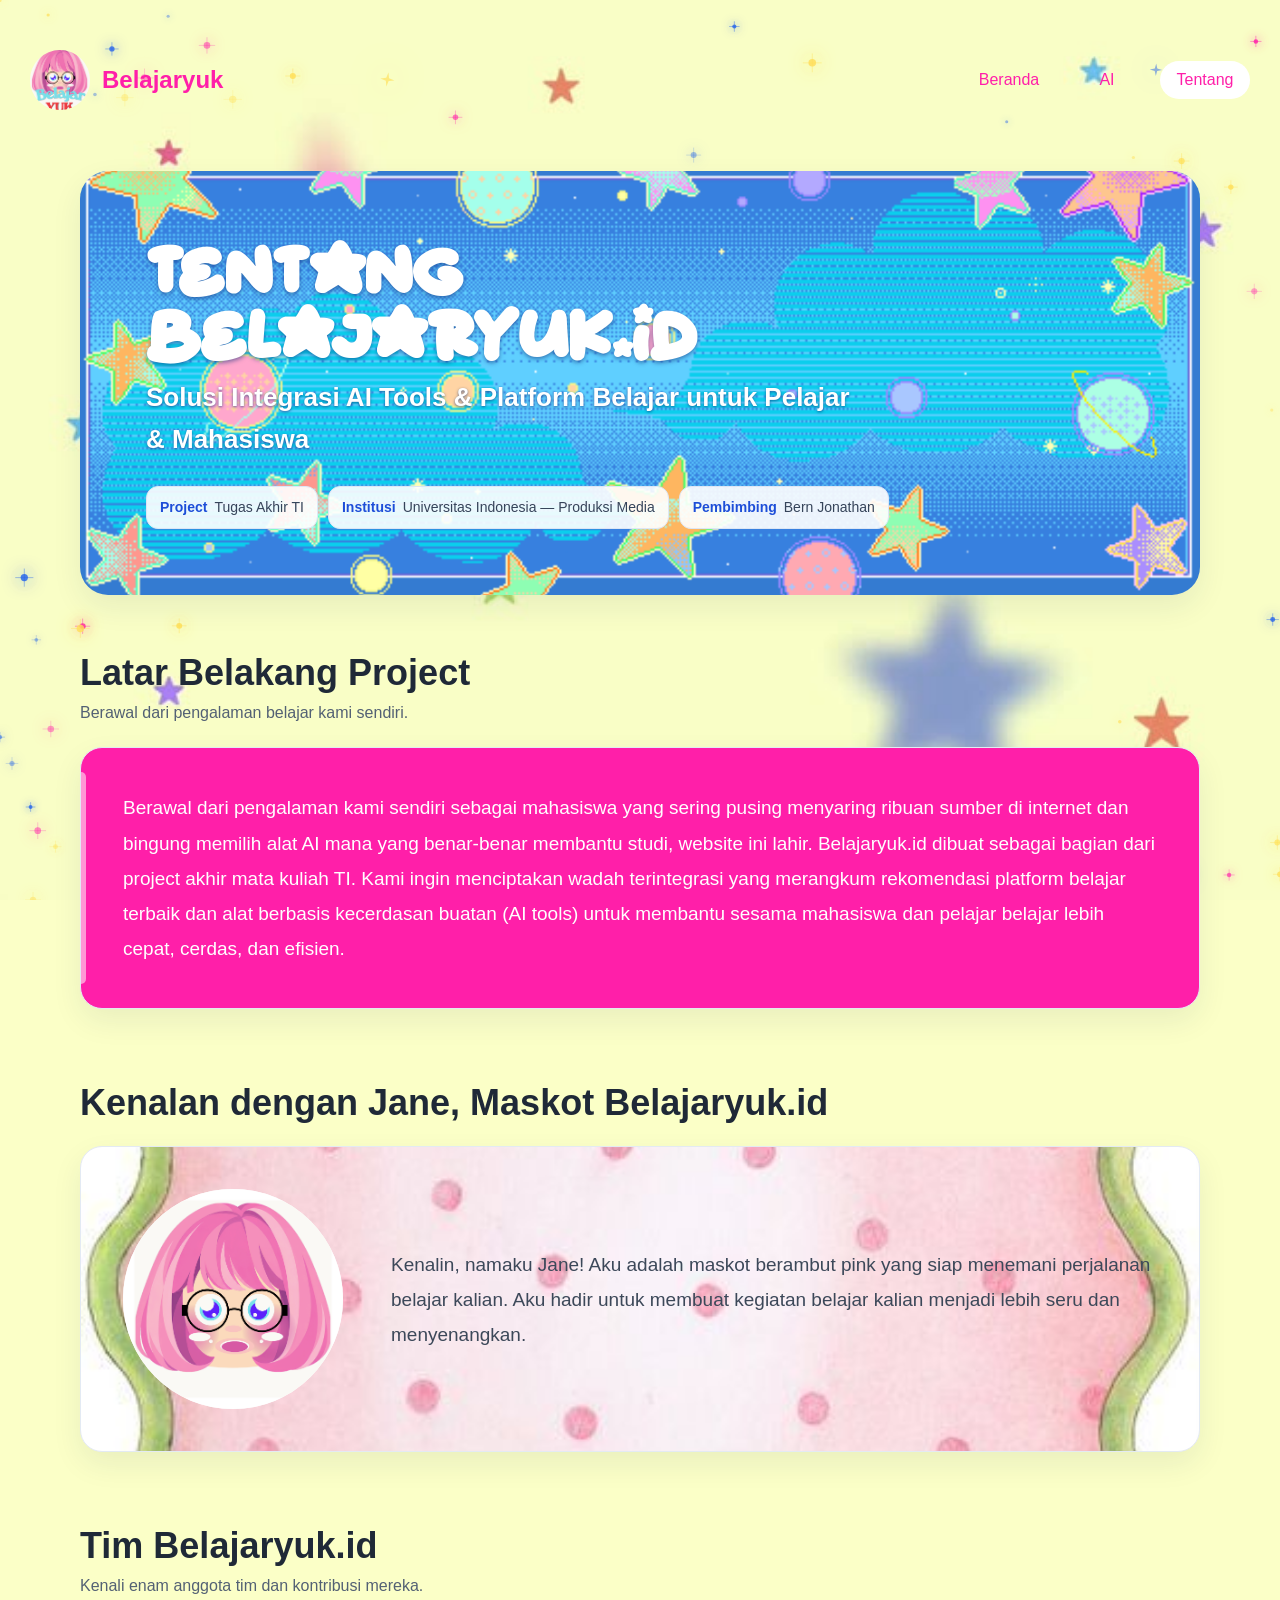
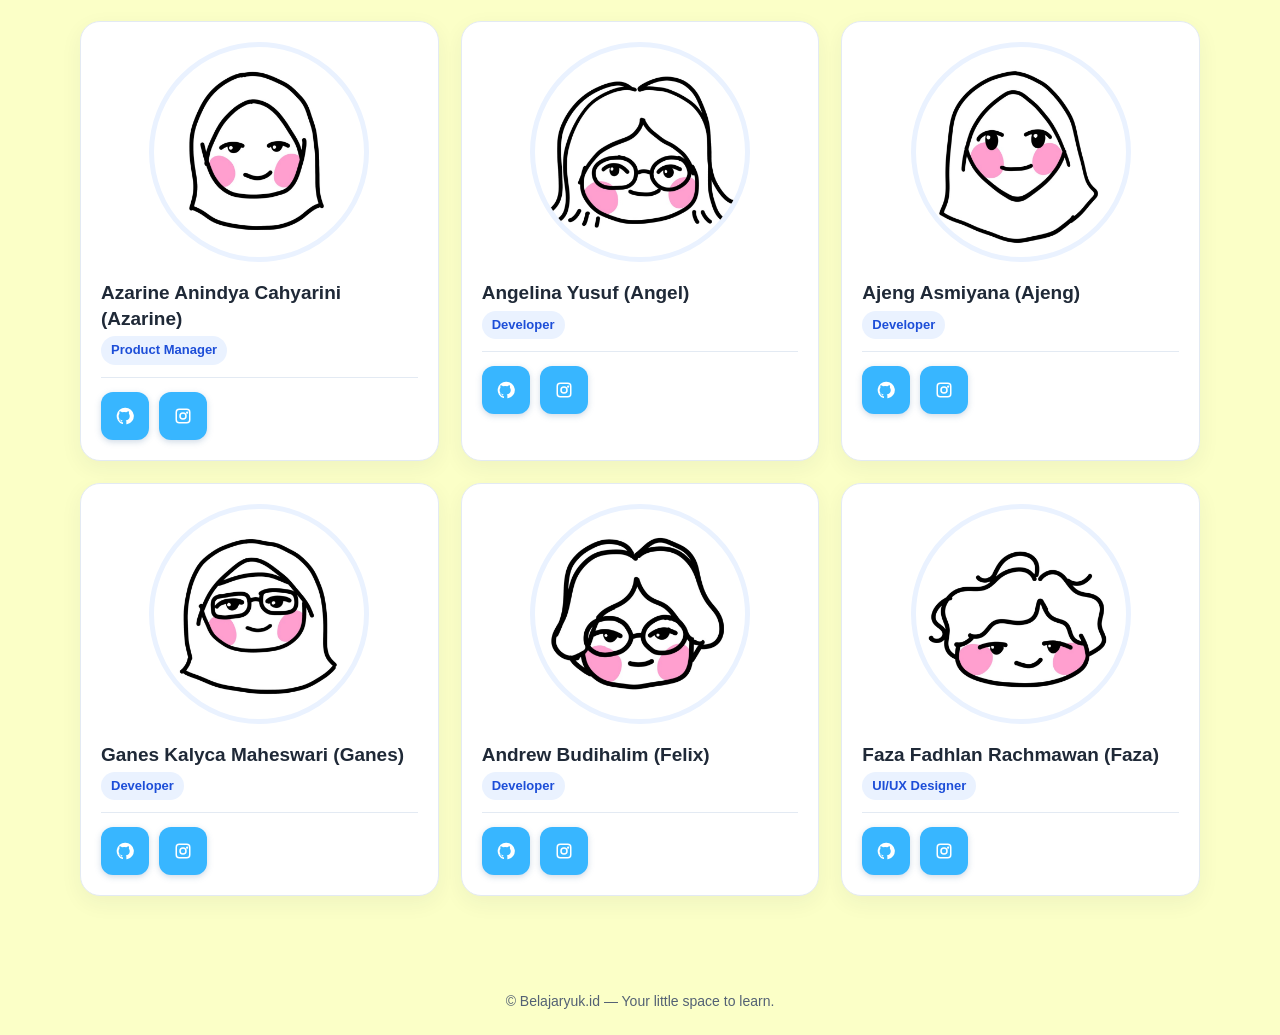
==== commit bd8bbeaf: "bintang" ====
--- a/about.html
+++ b/about.html
@@ -91,7 +91,7 @@
             justify-content: space-between;
             gap: 20px;
             background: transparent;
-            min-height: 108px;
+            min-height: 100px;
         }
 
         .brand {
@@ -206,7 +206,8 @@
             max-width: 720px;
             margin-bottom: 26px;
             color: #fff;
-            font-size: clamp(18px, 2.4vw, 23px);
+            font-size: clamp(20px, 2.8vw, 26px);
+            font-weight: 700;
             text-shadow: 0 1px 3px rgba(20, 52, 126, .7);
         }
 
@@ -430,12 +431,6 @@
         }
 
         @media (max-width: 560px) {
-            header {
-                align-items: flex-start;
-                flex-direction: column;
-                gap: 8px;
-            }
-
             .page-content {
                 width: min(100% - 28px, 440px);
             }
@@ -495,6 +490,7 @@
     <link rel="stylesheet" href="assets/css/site-motion.css">
 </head>
 <body class="interactive-page">
+    <canvas id="homepage-stars" aria-hidden="true"></canvas>
     <svg xmlns="http://www.w3.org/2000/svg" class="sr-only" aria-hidden="true">
         <symbol id="icon-github" viewBox="0 0 24 24">
             <path d="M12 .9a11.2 11.2 0 0 0-3.5 21.8c.6.1.8-.2.8-.5v-2c-3.2.7-3.9-1.4-3.9-1.4-.5-1.3-1.3-1.6-1.3-1.6-1-.7.1-.7.1-.7 1.1.1 1.7 1.1 1.7 1.1 1 .1.1 2.4 2.1 1.8.1-.8.5-1.4.8-1.7-2.6-.3-5.3-1.3-5.3-5.7 0-1.3.5-2.3 1.2-3.1-.1-.3-.5-1.5.1-3.1 0 0 1-.3 3.2 1.2a11 11 0 0 1 5.8 0C16 5.5 17 5.8 17 5.8c.6 1.6.2 2.8.1 3.1.8.8 1.2 1.8 1.2 3.1 0 4.4-2.7 5.4-5.3 5.7.4.3.8 1 .8 2v2.9c0 .3.2.6.8.5A11.2 11.2 0 0 0 12 .9Z"/>
--- a/assets/css/site-motion.css
+++ b/assets/css/site-motion.css
@@ -5,10 +5,38 @@
 #homepage-stars {
     position: fixed;
     inset: 0;
-    z-index: -1;
+    z-index: 0;
     width: 100%;
     height: 100%;
     pointer-events: none;
+}
+
+body > :not(#homepage-stars):not(.click-sparkle) {
+    position: relative;
+    z-index: 1;
+}
+
+.click-sparkle {
+    position: fixed;
+    z-index: 10;
+    color: var(--spark-color);
+    font-size: 15px;
+    line-height: 1;
+    pointer-events: none;
+    text-shadow: 0 0 6px currentColor;
+    animation: click-sparkle-burst 560ms ease-out forwards;
+}
+
+@keyframes click-sparkle-burst {
+    from {
+        opacity: 1;
+        transform: translate(-50%, -50%) scale(.5);
+    }
+
+    to {
+        opacity: 0;
+        transform: translate(calc(-50% + var(--spark-x)), calc(-50% + var(--spark-y))) scale(1.2);
+    }
 }
 
 .logo {
@@ -41,6 +69,7 @@
     position: relative;
     isolation: isolate;
     display: flex;
+    flex-shrink: 0;
     flex-wrap: nowrap;
     gap: 8px;
 }
@@ -59,10 +88,23 @@
     border-radius: 999px;
     box-sizing: border-box;
     line-height: 1;
+    white-space: nowrap;
 }
 
 .site-nav a[aria-current="page"] {
     background: transparent;
+}
+
+.site-nav a[href="index.html"] {
+    view-transition-name: nav-home;
+}
+
+.site-nav a[href="ai.html"] {
+    view-transition-name: nav-ai;
+}
+
+.site-nav a[href="about.html"] {
+    view-transition-name: nav-about;
 }
 
 .site-nav .nav-pill {
@@ -78,18 +120,46 @@
     pointer-events: none;
 }
 
+@media (max-width: 640px) {
+    header {
+        flex-wrap: wrap;
+        gap: 12px;
+    }
+
+    .site-nav {
+        margin-left: auto;
+        margin-right: auto;
+    }
+}
+
 ::view-transition-group(active-nav-pill) {
     z-index: 1;
     animation-duration: 720ms;
     animation-timing-function: cubic-bezier(.4, 0, .2, 1);
 }
 
+::view-transition-group(nav-home),
+::view-transition-group(nav-ai),
+::view-transition-group(nav-about) {
+    z-index: 2;
+}
+
 ::view-transition-old(active-nav-pill) {
     animation: none;
     opacity: 1;
 }
 
 ::view-transition-new(active-nav-pill) {
+    animation: none;
+    opacity: 1;
+}
+
+::view-transition-old(nav-home),
+::view-transition-new(nav-home),
+::view-transition-old(nav-ai),
+::view-transition-new(nav-ai),
+::view-transition-old(nav-about),
+::view-transition-new(nav-about) {
     animation: none;
     opacity: 1;
 }
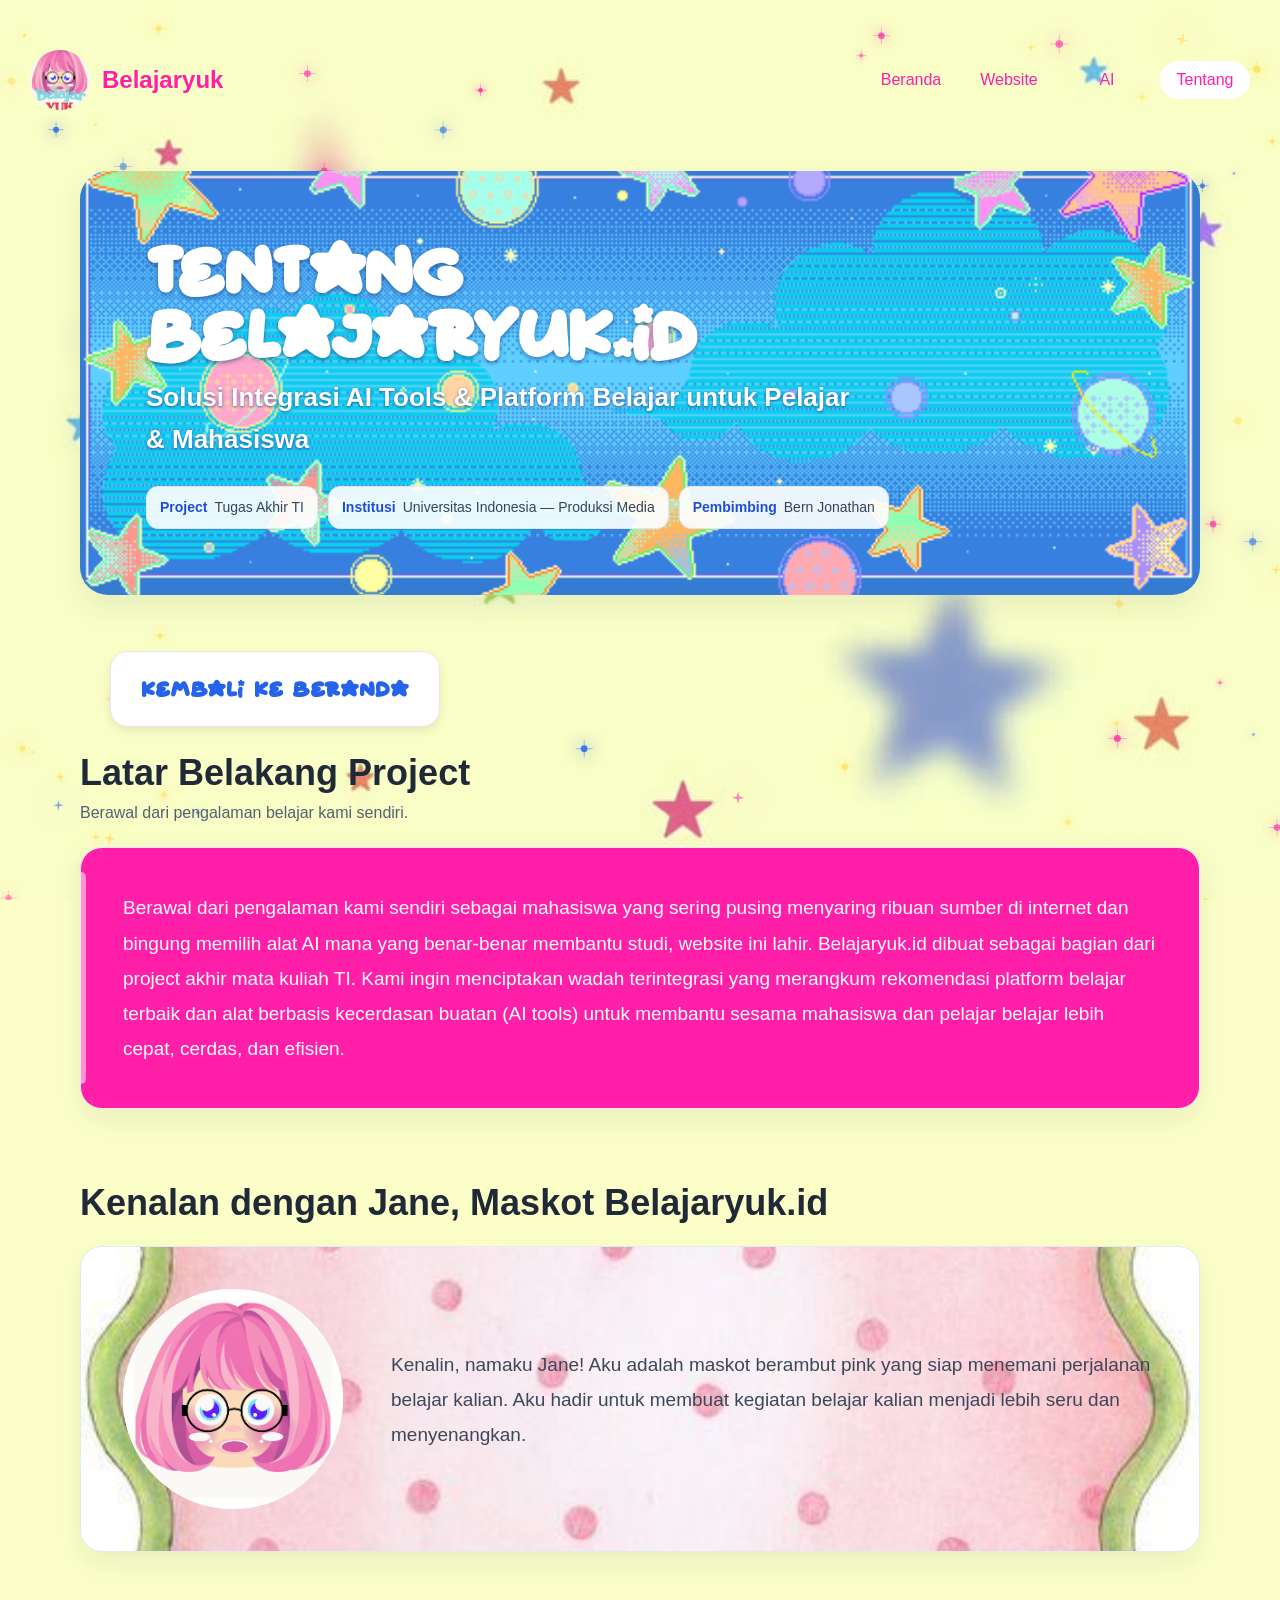
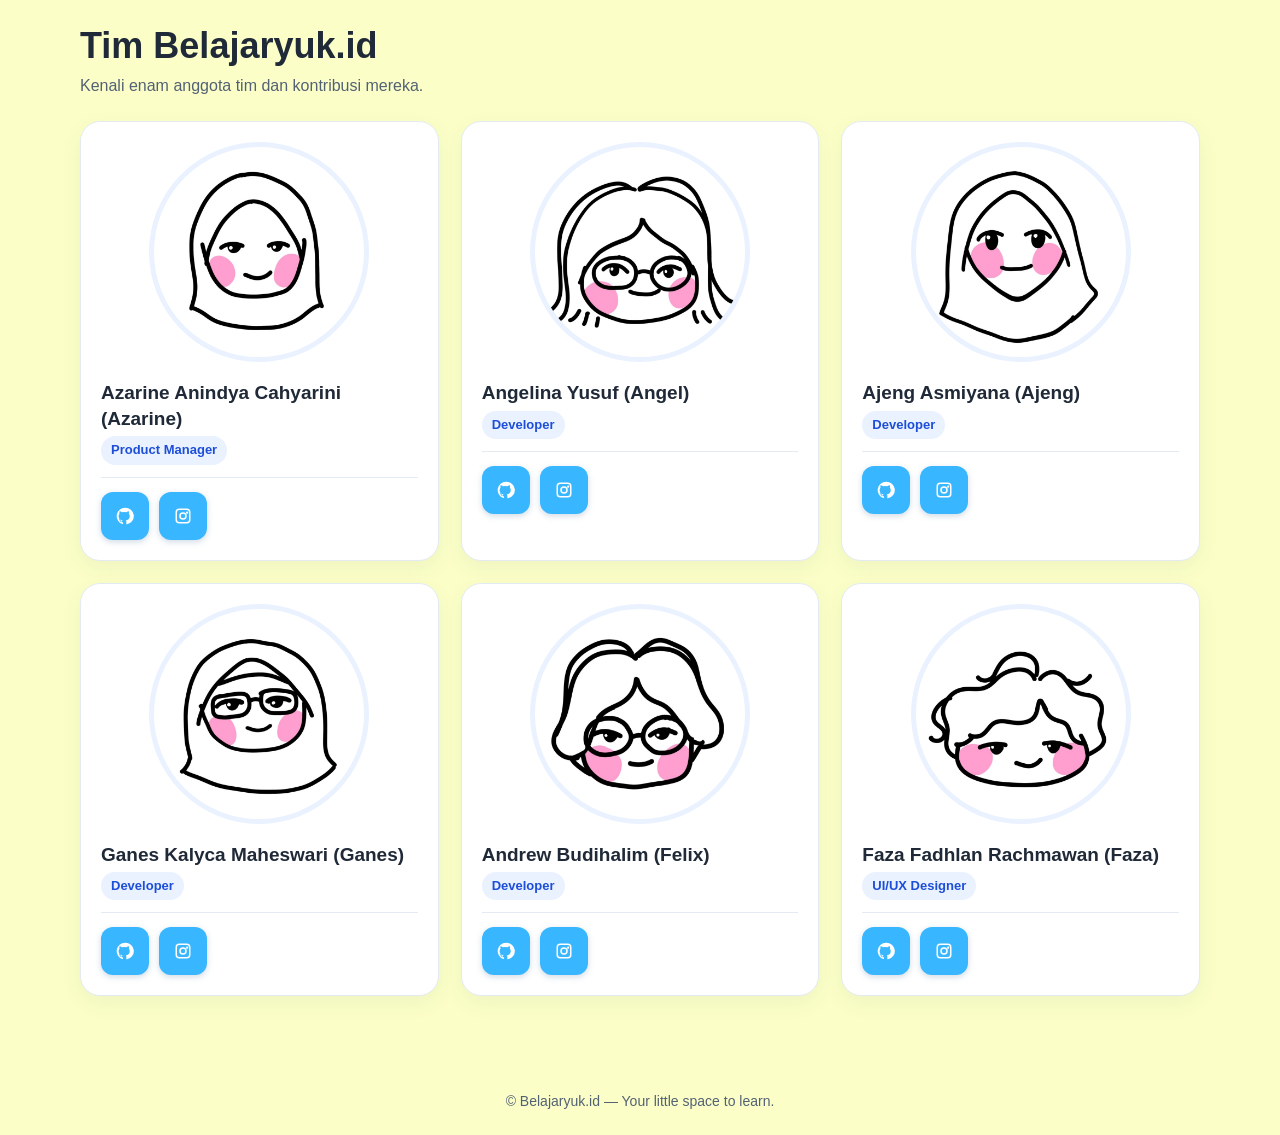
==== commit f7217a3a: "Create about.html" ====
--- a/about.html
+++ b/about.html
@@ -508,6 +508,7 @@
         <nav class="site-nav" aria-label="Navigasi utama">
             <span class="nav-pill" aria-hidden="true"></span>
             <a href="index.html">Beranda</a>
+            <a href="website.html">Website</a>
             <a href="ai.html">AI</a>
             <a href="about.html" aria-current="page">Tentang</a>
         </nav>
@@ -523,6 +524,9 @@
                 <span class="academic-badge"><strong>Pembimbing</strong> Bern Jonathan</span>
             </div>
         </section>
+        <p class="home-return">
+            <a class="home-action secondary" href="index.html">Kembali ke Beranda</a>
+        </p>
 
         <section class="section" aria-labelledby="story-title">
             <div class="section-heading">
--- a/assets/css/site-motion.css
+++ b/assets/css/site-motion.css
@@ -99,6 +99,10 @@
     view-transition-name: nav-home;
 }
 
+.site-nav a[href="website.html"] {
+    view-transition-name: nav-website;
+}
+
 .site-nav a[href="ai.html"] {
     view-transition-name: nav-ai;
 }
@@ -120,10 +124,92 @@
     pointer-events: none;
 }
 
+.home-actions {
+    display: flex;
+    flex-wrap: wrap;
+    justify-content: center;
+    gap: 14px;
+    margin: 28px 30px 36px;
+}
+
+.home-action {
+    display: inline-flex;
+    min-height: 76px;
+    align-items: center;
+    justify-content: center;
+    box-sizing: border-box;
+    padding: 20px 30px;
+    border: 1px solid #e5e7eb;
+    border-radius: 18px;
+    background: #fff;
+    box-shadow: 0 4px 10px rgba(0, 0, 0, .08);
+    color: #2563eb;
+    font-family: "Starborn", Arial, sans-serif;
+    font-size: 18px;
+    font-weight: 700;
+    text-align: center;
+    text-decoration: none;
+    transition: transform 180ms ease, border-color 180ms ease, box-shadow 180ms ease;
+}
+
+.home-action:hover {
+    transform: translateY(-2px);
+    border-color: #bfdbfe;
+    background: #fff;
+    box-shadow: 0 10px 22px rgba(37, 99, 235, .12);
+}
+
+.home-action.secondary {
+    background: #fff;
+    color: #2563eb;
+}
+
+.home-action--explore {
+    flex: 1 1 280px;
+    max-width: 360px;
+    min-height: 132px;
+    flex-direction: column;
+    align-items: flex-start;
+    justify-content: center;
+    gap: 10px;
+    padding: 24px 28px;
+    font-family: Arial, sans-serif;
+    text-align: left;
+}
+
+.home-action-title {
+    font-size: 20px;
+}
+
+.home-action-description {
+    color: #4b5563;
+    font-size: 15px;
+    font-weight: 400;
+    line-height: 1.5;
+}
+
+.home-action:focus-visible {
+    outline: 3px solid #2563eb;
+    outline-offset: 4px;
+}
+
+.home-return {
+    margin: 0 30px 24px;
+}
+
 @media (max-width: 640px) {
     header {
         flex-wrap: wrap;
         gap: 12px;
+    }
+
+    .home-actions {
+        margin: 24px 14px 30px;
+    }
+
+    .home-return {
+        margin-right: 14px;
+        margin-left: 14px;
     }
 
     .site-nav {
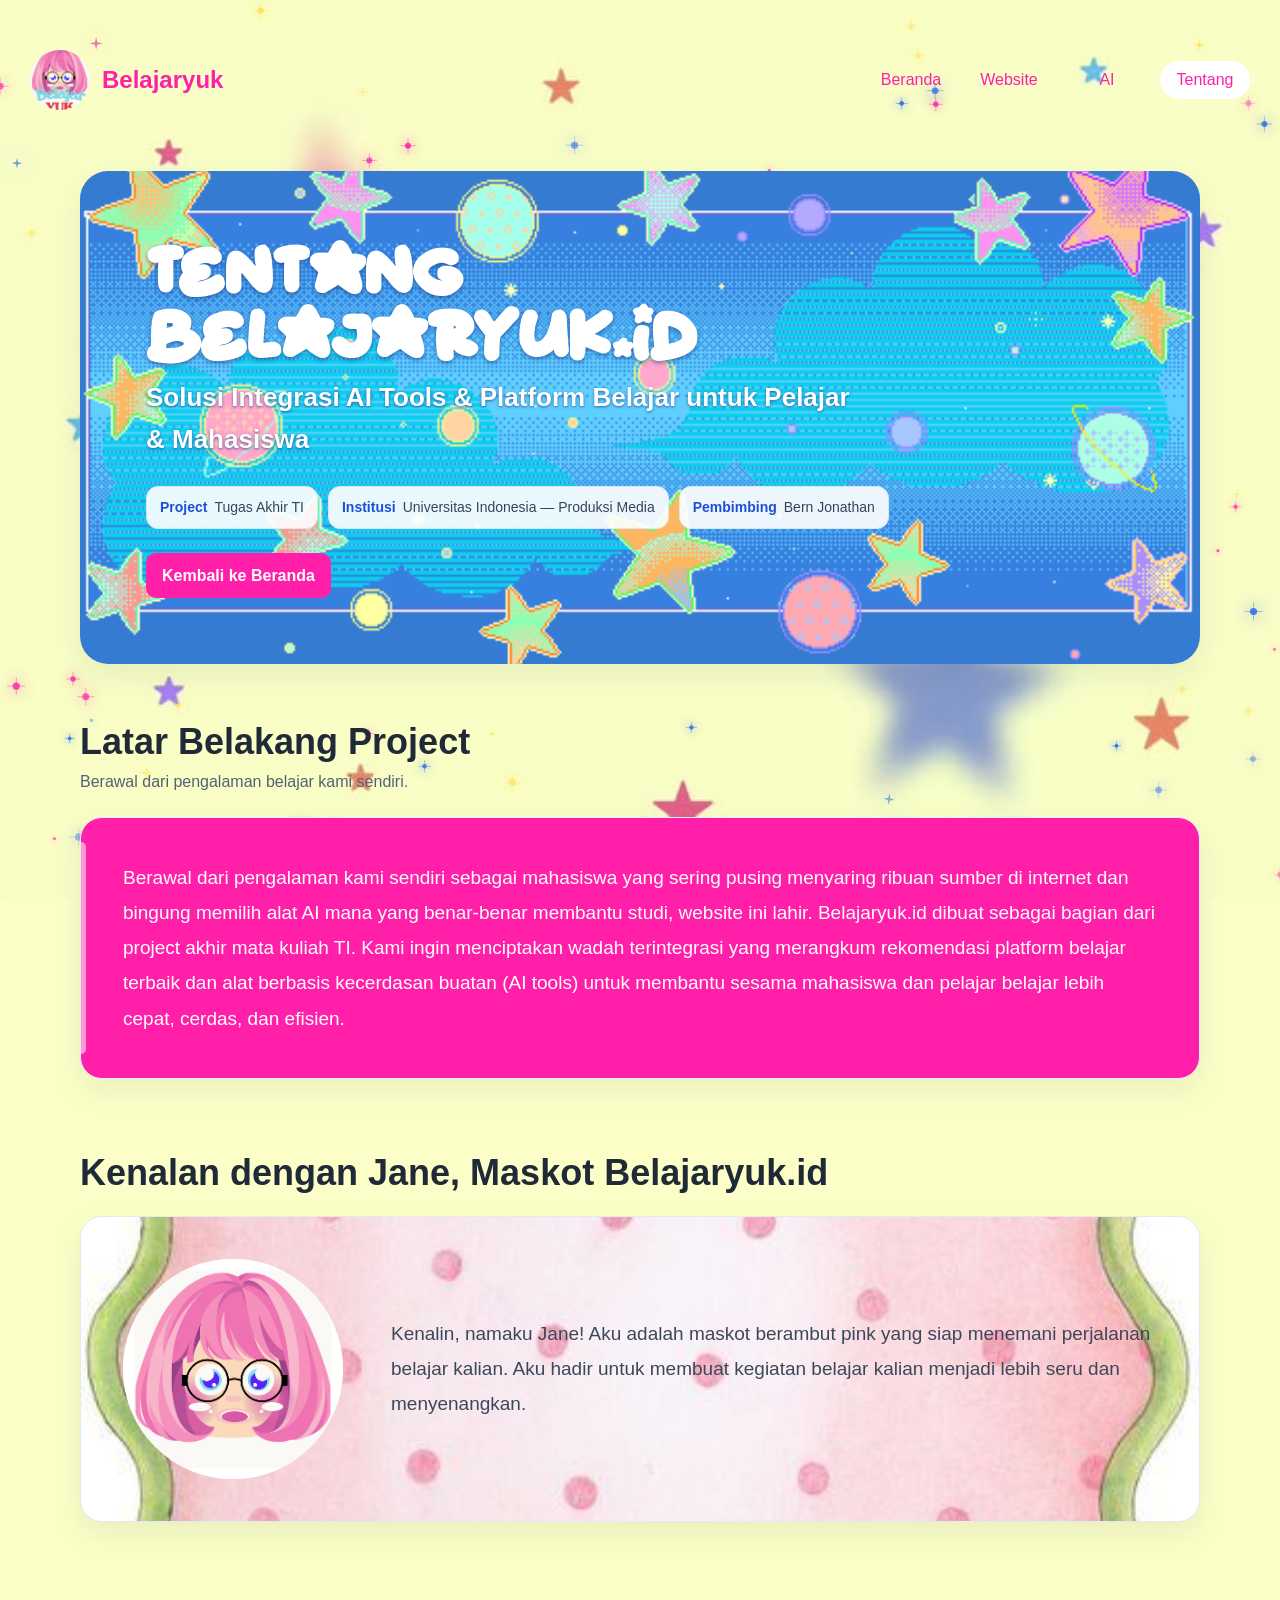
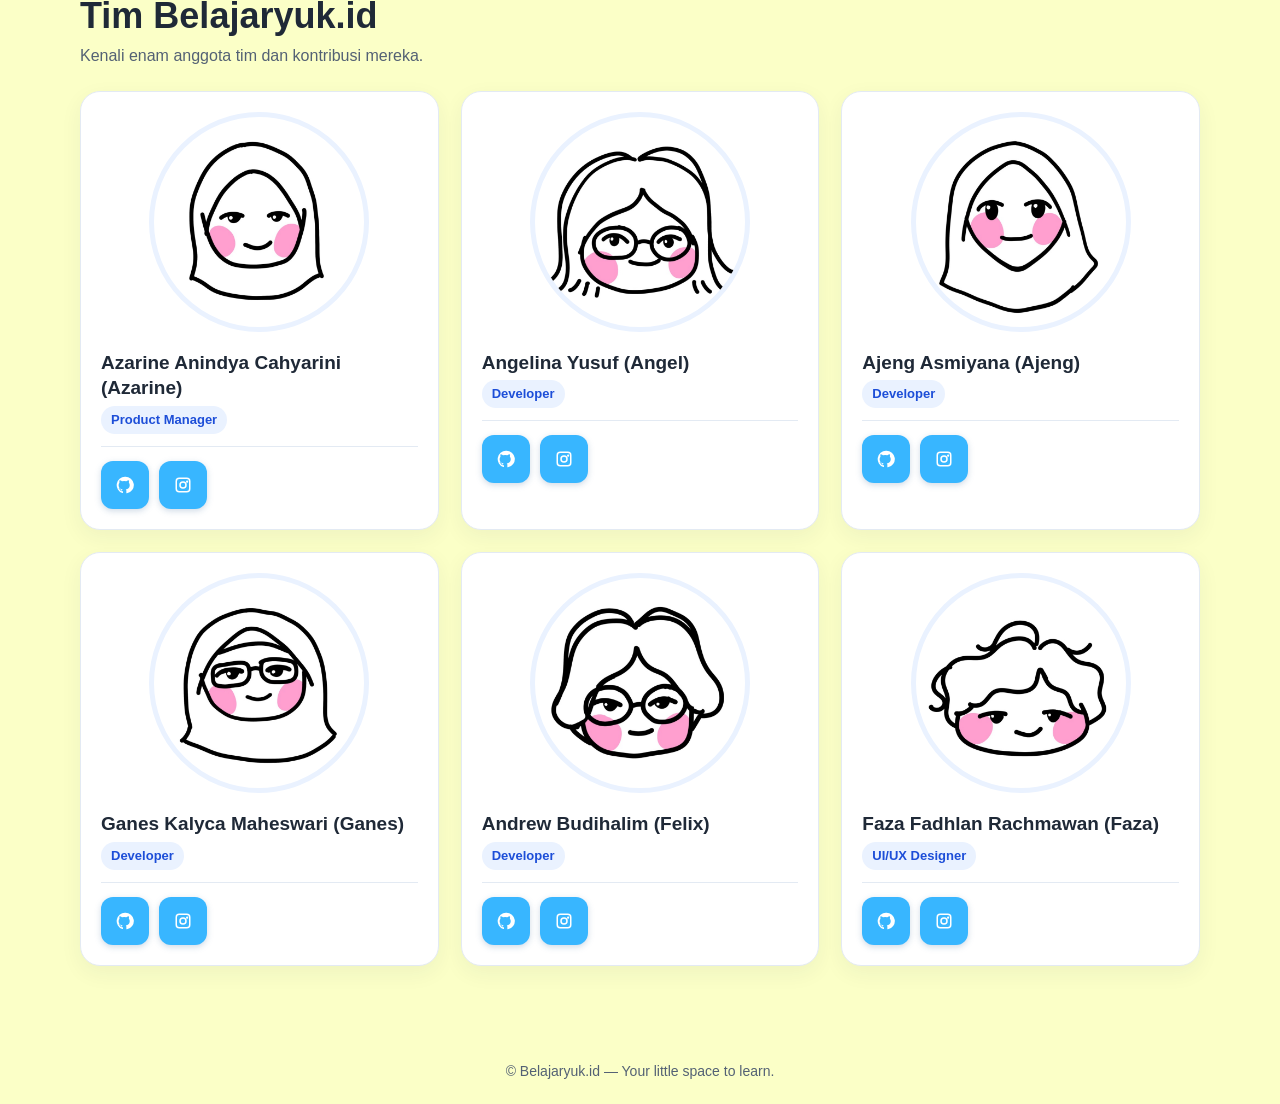
==== commit b8c9ad5e: "Update about.html" ====
--- a/about.html
+++ b/about.html
@@ -211,6 +211,24 @@
             text-shadow: 0 1px 3px rgba(20, 52, 126, .7);
         }
 
+        .home-button {
+            display: inline-flex;
+            align-items: center;
+            justify-content: center;
+            margin-top: 24px;
+            padding: 10px 16px;
+            border-radius: 10px;
+            background: #ff1fa9;
+            color: #fff;
+            font-weight: 700;
+            text-decoration: none;
+            transition: transform 160ms ease, background-color 160ms ease;
+        }
+
+        .home-button:hover {
+            transform: translateY(-2px);
+        }
+
         .academic-details {
             display: flex;
             flex-wrap: wrap;
@@ -523,10 +541,8 @@
                 <span class="academic-badge"><strong>Institusi</strong> Universitas Indonesia — Produksi Media</span>
                 <span class="academic-badge"><strong>Pembimbing</strong> Bern Jonathan</span>
             </div>
+            <a class="home-button" href="index.html">Kembali ke Beranda</a>
         </section>
-        <p class="home-return">
-            <a class="home-action secondary" href="index.html">Kembali ke Beranda</a>
-        </p>
 
         <section class="section" aria-labelledby="story-title">
             <div class="section-heading">
